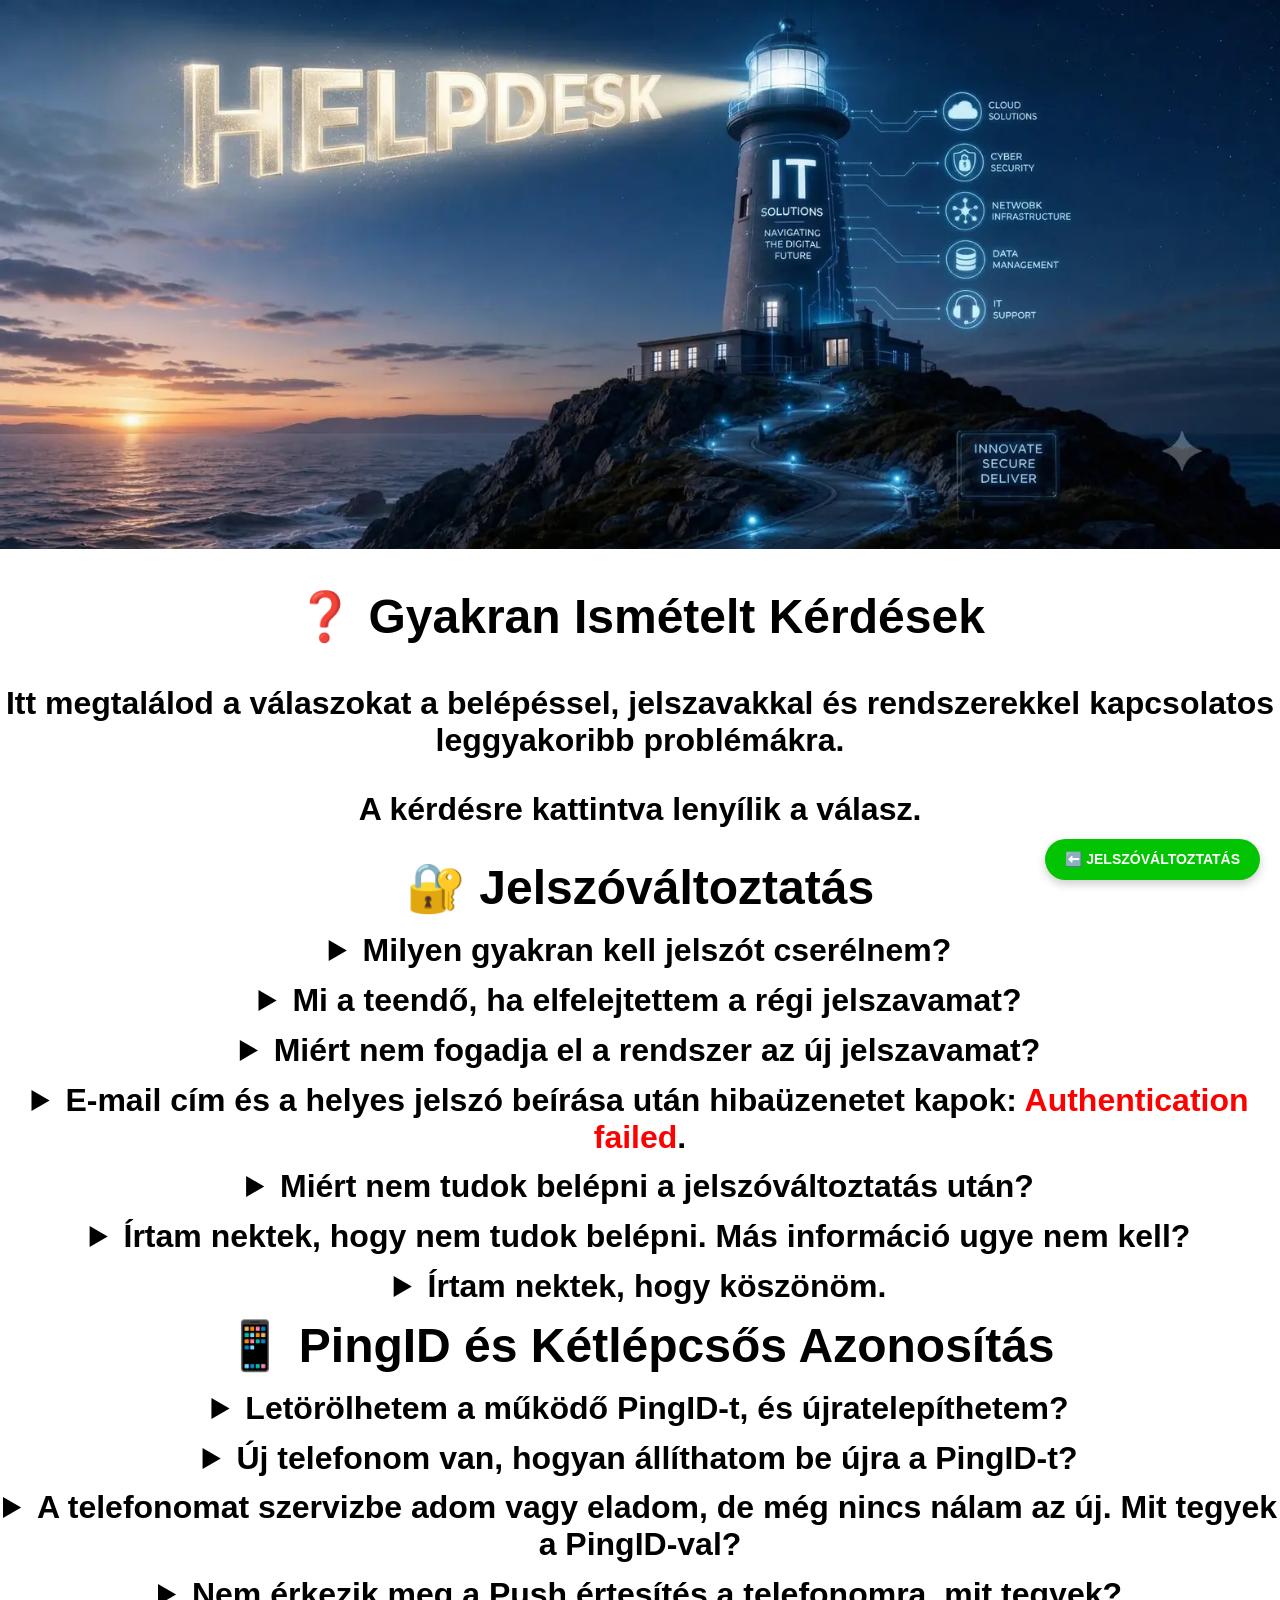
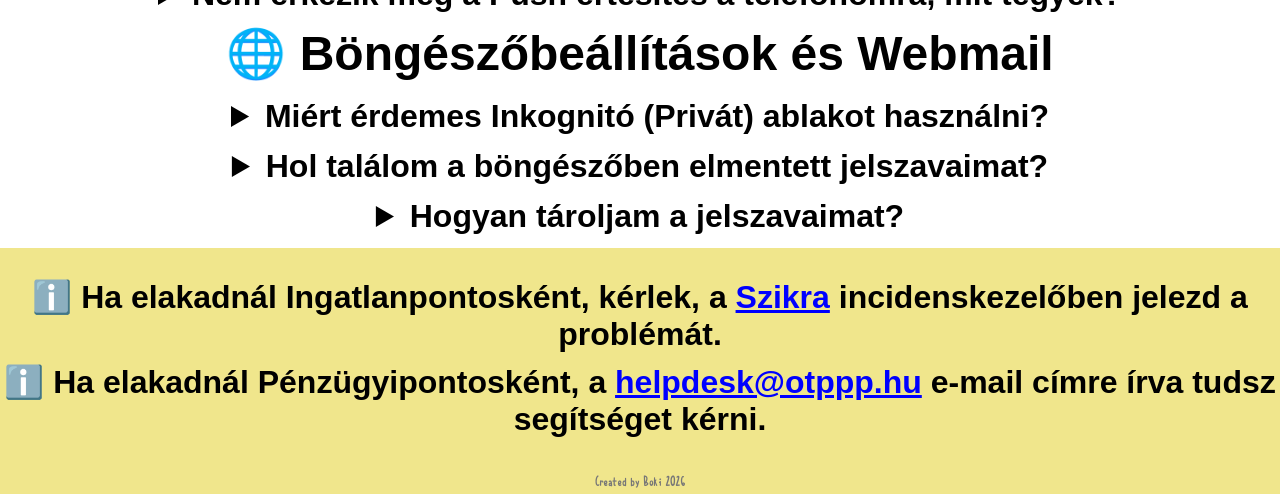
==== faq.html @ 5a787b57 "helyesírási hibák javítása" ====
<!doctype html>
<html lang="hu">
    <head>
        <title>HELPDESK</title>
        <meta charset="utf-8">
        <meta name="robots" content="noindex, nofollow">
        <meta name="viewport" content="width=device-width, initial-scale=1">
        <meta name="theme-color" content="#0f172a">
        <meta name="referrer" content="no-referrer">
        <link href="./img/favicon.ico" type="image/x-icon" rel="shortcut icon">
        <link href="helpdesk.css" rel="stylesheet">
    </head>
    <body>
        <header>
            <img src="./img/1.webp" alt="HELPDESK" class="header-img"> 
        </header>

        <main>
            <!-- <div class="nav-back">
                <a href="index.html">⬅️ Vissza a jelszóváltoztatáshoz</a>
            </div> -->

            <h2>❓ Gyakran Ismételt Kérdések</h2>
            <p>Itt megtalálod a válaszokat a belépéssel, jelszavakkal és rendszerekkel kapcsolatos leggyakoribb problémákra.</p>
            <p>A kérdésre kattintva lenyílik a válasz.</p>

            <!-- 1. KATEGÓRIA: Jelszóváltás & Fiók -->
            <section class="faq-category">
                <h2>🔐 Jelszóváltoztatás</h2>

                <details>
                    <summary>Milyen gyakran kell jelszót cserélnem?</summary>
                    <p>A jelszót a vállalati biztonsági szabályzat alapján 90 naponta kötelező frissíteni. <br> Lejárat előtt e-mailben is kapsz értesítést, ahol a <span style="color: blue;">"Ping Federate – OTP jelszó csere"</span> linket kell választanod.</p>
                </details>

                <details>
                    <summary>Mi a teendő, ha elfelejtettem a régi jelszavamat?</summary>
                    <p>Ha a meglévő jelszavadat nem tudod:<br>
                    🏘️ Ingatlanpontosként: kérlek, nyiss egy jegyet a Szikra rendszeren keresztül, vagy jelezd az irodavezetőnek, aki felad egy Szikra-jegyet, vagy ha nem tudsz a Szikrába belépni, írj az <a href="mailto:otpipit@otpip.hu">otpipit@otpip.hu</a> e-mail címre.<br>
                    💵 Pénzügyipontosként: írj a <a href="mailto:helpdesk@otppp.hu">helpdesk@otppp.hu</a> e-mail címre.</p>
                </details>

                <details>
                    <summary>Miért nem fogadja el a rendszer az új jelszavamat?</summary>
                    <p>Győződj meg róla, hogy a jelszó legalább 16 karakteres, tartalmaz kis- és nagybetűt, számot, valamint speciális karaktert. Fontos: ékezetes betűk, a neved vagy az „OTP” szórészlet nem szerepelhet benne!</p>
                    <p>Ha a <span style="color: red;">The password you entered does not meet policy restrictions. Please try again.</span> hibaüzenetet kapod, akkor az új jelszavad nem felelt meg a fenti követelményeknek.</p>
                </details>

                <details>
                    <summary>E-mail cím és a helyes jelszó beírása után hibaüzenetet kapok: <span style="color: red;">Authentication failed</span>.</summary>
                    <p>A PingID nem működik. Ennek több oka is lehet:</p>
                    <p>A telefonon azt írja, hogy <span style="color: red;">TILTOTT</span>: Ez azt jelenti, hogy a telefonodon futó operációs rendszer nem engedélyezi a PingID használatát, mert túl régi. Készüléket kell cserélni.</p>
                    <p>A telefon még nincs regisztrálva a PingID rendszerben: ebben az esetben nem a megfelelő weboldalon próbálsz jelszót változtatni. Kérlek, itt változtass jelszót:</p>
                    <div>
                        <button onclick="navigal2()">Jelszóváltoztatás PingID nélkül, azonosító megadásával</button>
                    </div>
                </details>

                <details>
                    <summary>Miért nem tudok belépni a jelszóváltoztatás után?</summary>
                    <p>Ha a jelszóváltoztatás után nem tudsz belépni: 30 perccel az utolsó próbálkozás után nyiss egy inkognitó (privát) böngészőablakot, majd abba az alábbi linket beillesztve próbálj belépni:</p>
                    <p class="mail">https://mail.otp.group/owa</p>
                    <p>Amennyiben régen léptél be (több mint 60 napja), akkor bár engedi a rendszer a jelszóváltoztatást, mégsem fogsz tudni belépni, mert a fiókod lejárt. Ebben az esetben csak jelszóvisszaállítás után fogsz tudni belépni. Jelezd felénk, visszaállíttatjuk a bankkal, és küldjük az új adatokat.</p>
                </details>

                <details>
                    <summary>Írtam nektek, hogy nem tudok belépni. Más információ ugye nem kell?</summary>
                    <p>De igen, szükségünk van rá! Ez az információ kevés számunkra, mert körülbelül 20-féle hiba létezik, és mindegyik esetben másképpen járunk el. Szükségünk van arra, hogy hova, mivel próbáltál meg belépni, és milyen hibaüzenet érkezett, valamint arra, hogy van-e PingID-d, és azzal történt-e valami (pl. letöröltem és újratelepítettem, új telefonom van és a régit már eladtam stb.). Ha csak annyit írsz, hogy „Nem enged be”, „Nem sikerült” vagy „Nem jó”, akkor vissza fogunk kérdezni. Ezeket a felesleges köröket kerüljük el a hatékonyabb hibajavítás érdekében!</p>
                </details>

                <details>
                    <summary>Írtam nektek, hogy köszönöm.</summary>
                    <p>Nagyon kedves tőled, de önmagában nem igényeljük a köszönőüzeneteket, mert így nincs információtartalma. Ha visszajelzéssel kötöd össze (pl.: „Köszönöm, sikerült belépni!”), az már segítség számunkra. Sok üzenetet kapunk, és a „Köszönöm.” önmagában csak növeli a feldolgozandó levelek számát.</p>
                </details>
            </section>

            <!-- 2. KATEGÓRIA: PingID / Kétlépcsős azonosítás -->
            <section class="faq-category">
                <h2>📱 PingID és Kétlépcsős Azonosítás</h2>
                
                <details>
                    <summary>Letörölhetem a működő PingID-t, és újratelepíthetem?</summary>
                    <p>Nem! Amint letörlöd a PingID-t, tönkremegy a regisztráció. Utána hiába telepíted újra, nem fog működni. Vagy a párosítás megszüntetése után törölheted le, vagy az „Eszköz módosítása” opcióval másik készülékre költöztetheted.</p>
                </details>

                <details>
                    <summary>Új telefonom van, hogyan állíthatom be újra a PingID-t?</summary>
                    <p>A régi készüléken lépj be a PingID-ba, válaszd az „Eszköz módosítása” menüpontot. A lépéseket követve megkapod a QR-kódot, amelyet az új készüléken lévő PingID-val beolvasva a regisztrációd átköltözik.</p>
                </details>

                <details>
                    <summary>A telefonomat szervizbe adom vagy eladom, de még nincs nálam az új. Mit tegyek a PingID-val?</summary>
                    <p>A készüléken lépj be a PingID-ba, a bal felső menüben válaszd a „Párosítás megszüntetése” menüpontot. A lépéseket követve megszűnik a regisztráció. Amint megvan az új (vagy alaphelyzetbe állított) készülék, töltsd le rá a PingID appot, majd lépj be a levelezésbe, és az ott megjelenő QR-kódot a PingID-val beolvasva tudod regisztrálni az eszközt. Fontos: képernyőzárnak lennie kell a készüléken!</p>
                </details>

                <details>
                    <summary>Nem érkezik meg a Push értesítés a telefonomra, mit tegyek?</summary>
                    <p>Ellenőrizd az internetkapcsolatot a telefonodon, és győződj meg róla, hogy a PingID app értesítései engedélyezve vannak. Ezt a PingID megnyitása után a bal felső menüben, a Beállítások menüpontban tudod ellenőrizni. Szükség esetén használd a belépéshez az applikációban generált egyszeri kódot (Passcode).</p>
                    <p>Előfordulhat, hogy csak akkor jelenik meg az értesítés, ha előre megnyitod a PingID-t a telefonon, és csak utána lépsz be a levelezésbe.</p>
                </details>
            </section>

            <!-- 3. KATEGÓRIA: Böngészők és Elérések -->
            <section class="faq-category">
                <h2>🌐 Böngészőbeállítások és Webmail</h2>

                <details>
                    <summary>Miért érdemes Inkognitó (Privát) ablakot használni?</summary>
                    <p>Az Inkognitó ablak figyelmen kívül hagyja a böngészőben korábban elmentett hibás jelszavakat és munkamenet-adatokat (sütiket), így elkerülhetők a belépési hurokhibák.</p>
                </details>

                <details>
                    <summary>Hol találom a böngészőben elmentett jelszavaimat?</summary>
                    <p>Chrome esetén másold ezt a címsorba: <code>chrome://password-manager/passwords</code><br>Edge esetén használd ezt: <code>edge://settings/autofill/passwords</code></p>
                </details>

                <details>
                    <summary>Hogyan tároljam a jelszavaimat?</summary>
                    <p>A böngészőben kényelmes tárolni a jelszavakat, de fennáll a veszélye, hogy egy sikertelen jelszóváltoztatás után felülíródik, és így elveszik az aktuális jelszó. Egy egyszerű és bevált megoldás, ha a számítógép asztalán készítesz egy jegyzetet, amiben tárolod a jelszavakat. Jelszóváltoztatás előtt beírod a leendő 16 karakteres jelszavadat az aktuális jelszó alá, elmented, és a változtatáskor innen kimásolva és a felületre beillesztve biztosan a feljegyzett jelszóra módosítod a jelenlegit. Így megmarad akkor is, ha a böngészőben felülíródna, valamint látod az előző jelszavakat is, hogy olyan újat adj meg, ami nem egyezik az utolsó 5 jelszó egyikével sem.</p>
                </details>
            </section>

            <!-- <div class="nav-back">
                <a href="index.html">⬅️ Vissza a jelszóváltoztatáshoz</a>
            </div> -->

        </main>

        <aside>
            <p>ℹ️ Ha elakadnál Ingatlanpontosként, kérlek, a <a href="https://szikra.otpip.hu/ikr-web/ikr/createincident?execution=e3s1" target="_blank">Szikra</a> incidenskezelőben jelezd a problémát.</p>
            <p>ℹ️ Ha elakadnál Pénzügyipontosként, a <a href="mailto:helpdesk@otppp.hu">helpdesk@otppp.hu</a> e-mail címre írva tudsz segítséget kérni.</p>
        </aside>

        <footer>
            <p class="boki">Created by Boki 2026</p>
        </footer>

        <a href="index.html" class="floating-faq-button">
            ⬅️ JELSZÓVÁLTOZTATÁS
        </a>
    </body>
</html>
---- helpdesk.css ----
@font-face {
    font-family: 'Yuyu';
    font-style: normal;
    font-weight: 400;
    src: url('./fonts/Yuyu-Regular.ttf') format('truetype');
    font-display: swap;
}

/* Lebegő GYIK gomb (Asztali / Laptop) */
.floating-faq-button {
  position: fixed;
  bottom: 20px;
  right: 20px;
  z-index: 99999;
  
  background-color: hsl(120, 97%, 39%);
  color: #ffffff; /* Biztosítja a fehér betűszínt */
  padding: 12px 20px;
  border-radius: 30px;
  text-decoration: none;
  font-family: Arial, sans-serif;
  font-size: 14px; /* Felülírja a body 2rem méretét */
  font-weight: bold;
  line-height: 1.2;
  box-shadow: 0px 4px 10px rgba(0, 0, 0, 0.2);
  transition: all 0.3s ease;
  
  max-width: calc(100% - 40px);
  text-align: center;
  box-sizing: border-box;
}

.floating-faq-button:hover {
  background-color: #0056b3;
  transform: translateY(-2px);
  box-shadow: 0px 6px 14px rgba(0, 0, 0, 0.3);
}

body {
    font-family: Arial, sans-serif;
    background-color: white;
    margin: 0;
    padding: 0;
    text-align: center;
    font-size: 2rem;
    font-weight: bold;
    max-width: 100vw;
    overflow-x: hidden;
    box-sizing: border-box;
}

header {
    background-size: cover;
    background-repeat: NO-REPEAT;
    background-position: center;
    width: 100%;
    height: auto;
    color: gray;
    text-shadow: #777777 10px 10px 8px;
}

.header-img {
    width: 100%;
    height: auto;
    max-width: 100%;
    display: block;
}

main {
    padding: 1px;
    margin: 0;
}

button {
    background-color: white;
    color: hsl(120, 97%, 39%);
    border: 2px solid #767676;
    border-radius: 8px;
    padding: 5px 10px;
    font-family: Arial, sans-serif;
    font-size: 2rem;
    font-weight: bold;
    cursor: pointer;
    box-shadow: 0 4px 6px rgba(0, 0, 0, 0.1);
    transition: all 0.2s ease;
    margin: 10px 0;
}

button:hover {
    background-color: white;
    box-shadow: 0 6px 8px rgba(0, 0, 0, 0.15);
}

button:active {
    background-color: #cbdc9b;
    box-shadow: 0 2px 4px rgba(0, 0, 0, 0.1);
    transform: translateY(2px) scale(0.98);
}

.szikra {
    color: rgb(101, 211, 255);
    font-weight: bold;
}

.chrome {
    color: orangered;
    font-weight: bold;
    word-break: break-all;
    overflow-wrap: break-word;
}

.mail {
    color: blue;
    font-weight: bold;
}

.edge {
    color: blue;
    font-weight: bold;
    word-break: break-all;
    overflow-wrap: break-word;
}

aside {
    background-color: khaki;
    padding: 20px 0;
    margin: 0;
}

aside p {
    margin: 10px 0;
}

footer {
    background-color: khaki;
    color: #777777;
    text-align: center;
    font-family: "Yuyu", sans-serif;
    padding: 5px 0;
    margin: 0;
}

.boki {
    font-size: 0.875rem;
    margin: 0;
}

a {
    color: blue;
}

/* Mobil és tablet beállítások (768px alatt) */
@media (max-width: 768px) {
  * {
    max-width: 100%;
    box-sizing: border-box;
  }
  
  header {
    max-width: 100%;
  }
  
  main {
    font-size: 14px;
    flex-direction: column;
    overflow-x: hidden;
    width: 100%;   
  }
  
  button {
    font-size: 0.85rem;
  }
  
  aside {
    font-size: 0.5rem;
    padding: 2px 2px;
  }

  .floating-faq-button {
    bottom: calc(15px + env(safe-area-inset-bottom)); 
    right: 15px;
    padding: 10px 14px;
    font-size: 12px !important;
  }  
}

/* --- Letisztult GYIK Stílusok --- */

.faq-category h2 {
    margin-top: 10px;
    margin-bottom: 1rem;
}

details {
    margin-bottom: 0.8rem;
}

summary {
    font-weight: bold;
    cursor: pointer;
}

details p {
    margin-top: 0.4rem;
    margin-bottom: 0.5rem;
    padding-left: 1rem;
}

.error-text {
    color: #ff4d4d;
    font-weight: bold;
}
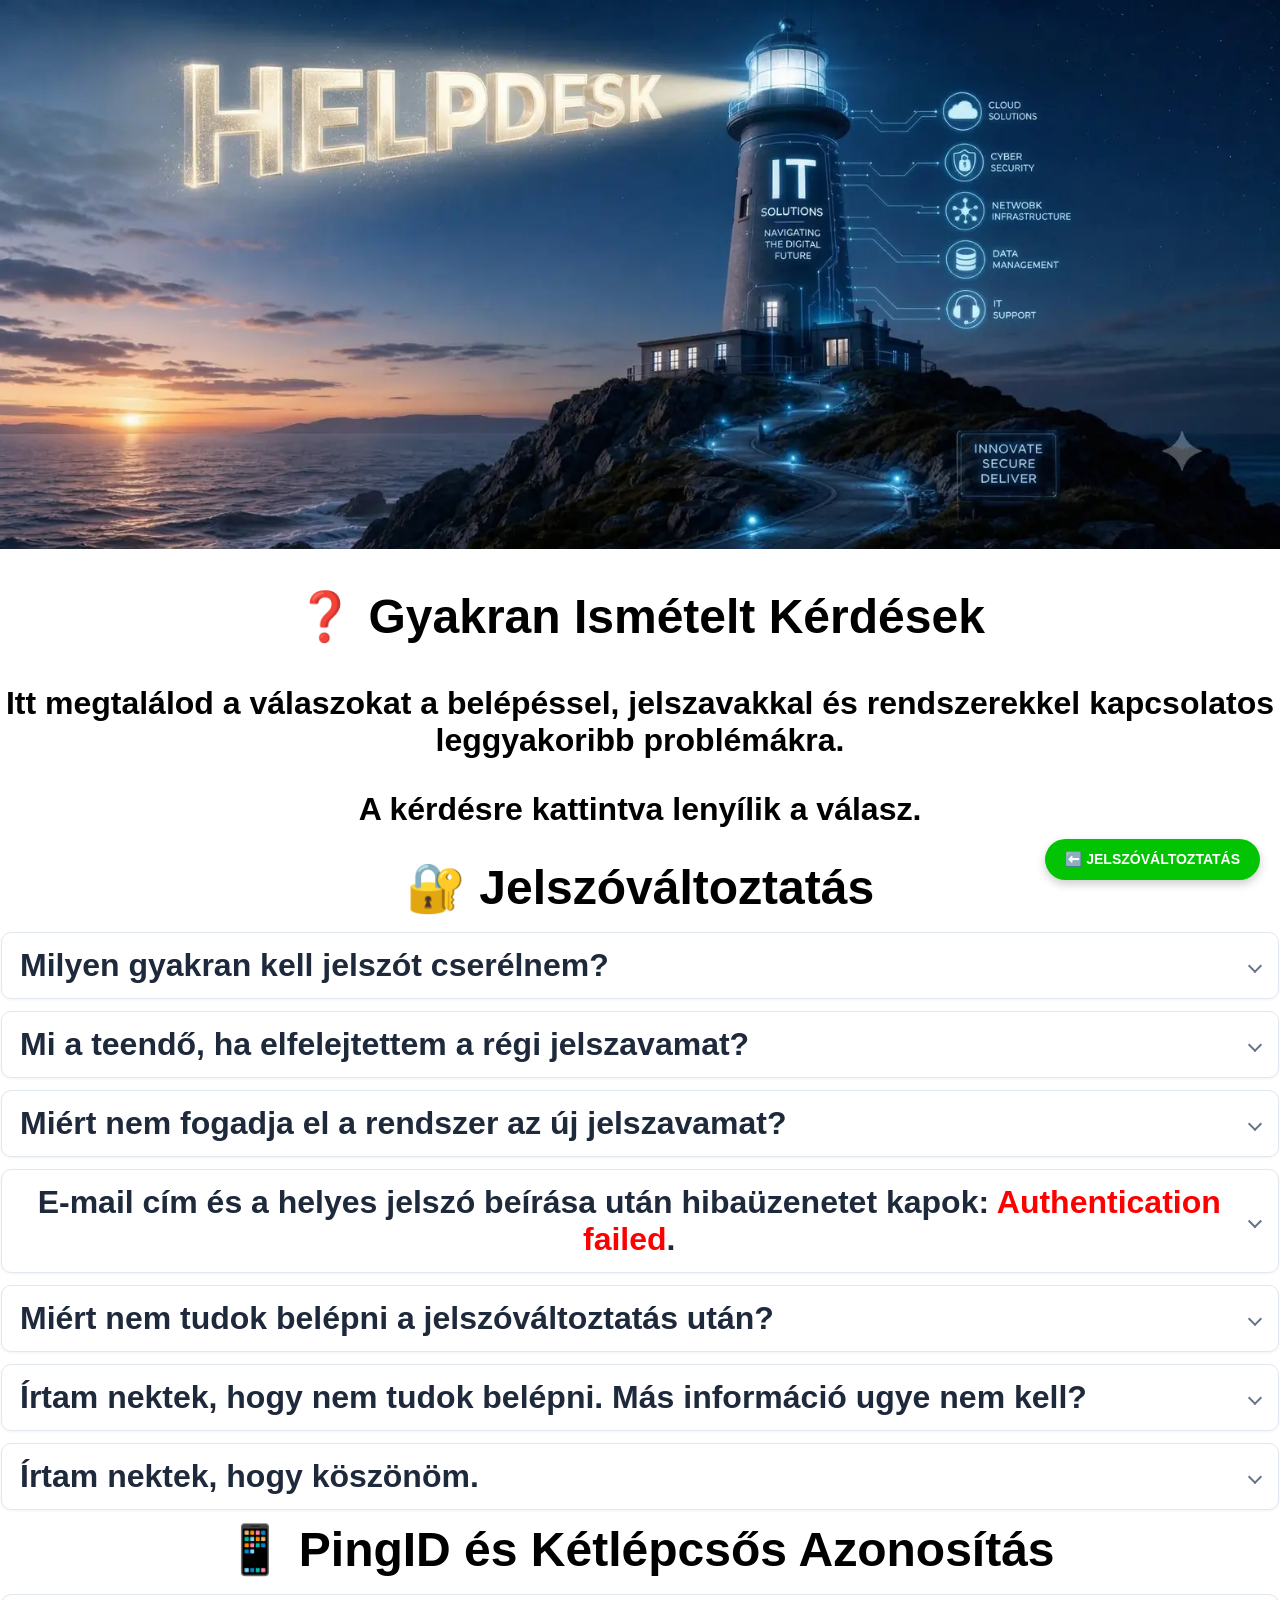
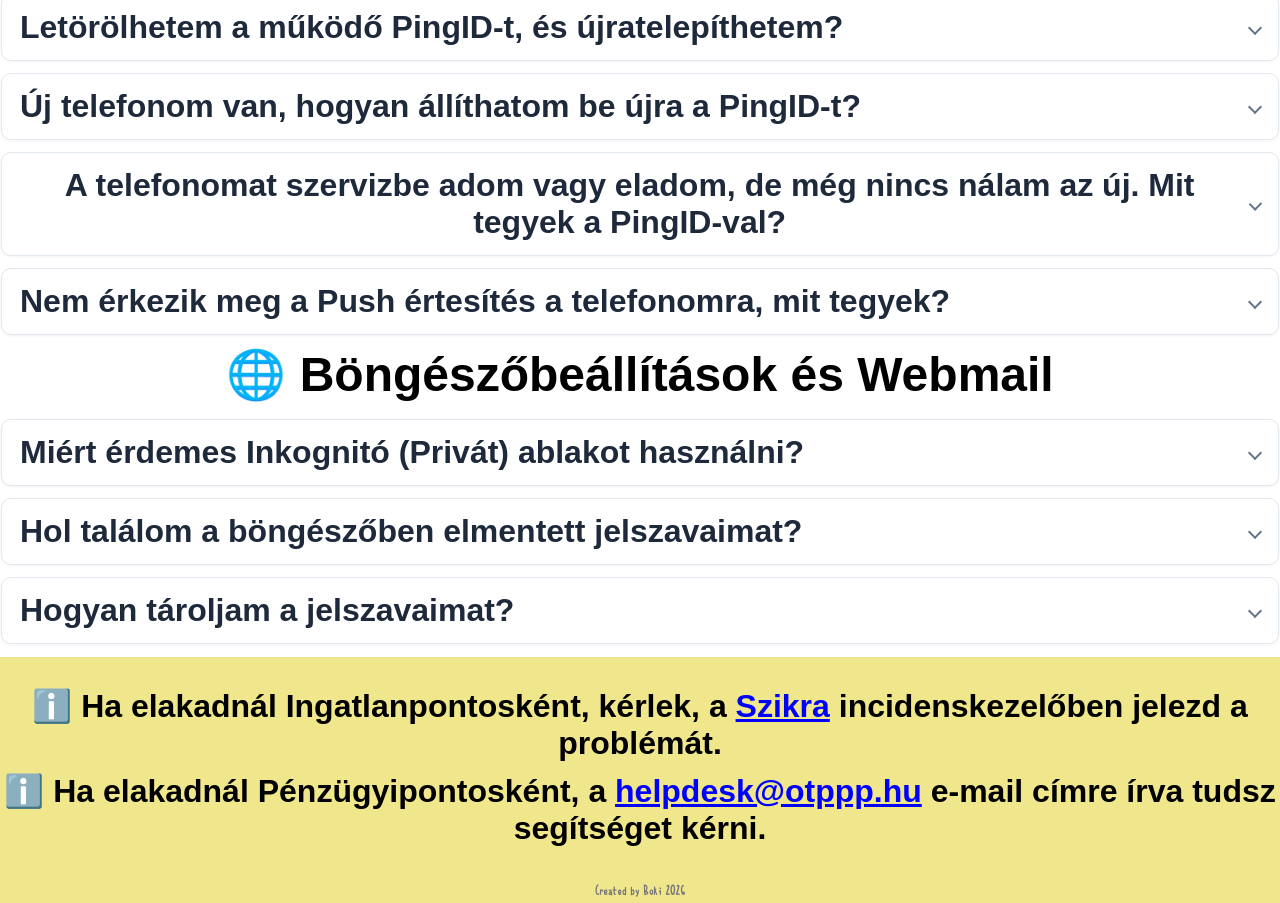
==== commit 6752f687: "Desing a Helpdesk FAQ Page with Interactive Elements" ====
--- a/faq.html
+++ b/faq.html
@@ -47,7 +47,7 @@
                 </details>
 
                 <details>
-                    <summary>E-mail cím és a helyes jelszó beírása után hibaüzenetet kapok: <span style="color: red;">Authentication failed</span>.</summary>
+                    <summary><span>E-mail cím és a helyes jelszó beírása után hibaüzenetet kapok: <span style="color: red;">Authentication failed</span>.</span></summary>
                     <p>A PingID nem működik. Ennek több oka is lehet:</p>
                     <p>A telefonon azt írja, hogy <span style="color: red;">TILTOTT</span>: Ez azt jelenti, hogy a telefonodon futó operációs rendszer nem engedélyezi a PingID használatát, mert túl régi. Készüléket kell cserélni.</p>
                     <p>A telefon még nincs regisztrálva a PingID rendszerben: ebben az esetben nem a megfelelő weboldalon próbálsz jelszót változtatni. Kérlek, itt változtass jelszót:</p>
@@ -138,5 +138,6 @@
         <a href="index.html" class="floating-faq-button">
             ⬅️ JELSZÓVÁLTOZTATÁS
         </a>
+
     </body>
 </html>
--- a/helpdesk.css
+++ b/helpdesk.css
@@ -209,4 +209,91 @@
 .error-text {
     color: #ff4d4d;
     font-weight: bold;
+}
+/* Alapvető kártya formázás a kérdéseknek */
+details {
+  background-color: #ffffff;
+  border: 1px solid #e2e8f0;
+  border-radius: 10px;
+  margin-bottom: 12px;
+  padding: 14px 18px;
+  transition: all 0.25s ease-in-out;
+  box-shadow: 0 1px 3px rgba(0, 0, 0, 0.05);
+}
+
+/* Egér fölé vitelekor (Hover állapt) */
+details:hover {
+  border-color: #55AD20;
+}
+
+/* 🎯 LENYITOTT ÁLLAPOT KIEMELÉSE */
+details[open] {
+  background-color: #f1f6fa; /* Finom szürke/kék árnyalatú háttér */
+  border-color: #55AD20);     /* Színes, figyelemfelkeltő szegély */
+  box-shadow: 0 8px 20px -4px rgba(59, 130, 246, 0.15); /* Modern, lebegő árnyék */
+  transform: translateY(-2px); /* Enyhe kiemelkedés térben */
+}
+
+/* A fejlécrész (kérdés) formázása */
+summary {
+  font-weight: 600;
+  color: #1e293b;
+  cursor: pointer;
+  list-style: none; /* Gyári nyíl elrejtése Chrome/Safari esetén */
+  display: flex;
+  justify-content: space-between;
+  align-items: center;
+  user-select: none;
+}
+
+/* Gyári nyíl elrejtése Firefox esetén */
+summary::-webkit-details-marker {
+  display: none;
+}
+
+/* Saját modern, forgó nyíl ikon hozzáadása */
+summary::after {
+  content: "";
+  width: 8px;
+  height: 8px;
+  border-right: 2px solid #64748b;
+  border-bottom: 2px solid #64748b;
+  transform: rotate(45deg);
+  transition: transform 0.25s ease;
+  margin-left: 12px;
+}
+
+/* Nyíl elforgatása lenyitáskor */
+details[open] summary::after {
+  transform: rotate(-135deg);
+  border-color: #55AD20;
+}
+
+/* Kiemelés a lenyitott kérdés címének */
+details[open] summary {
+  color: #ff5b5b;
+  margin-bottom: 12px;
+}
+
+/* A válasz szövegének formázása és finom megjelenítése */
+details p {
+  margin: 0;
+  color: #55AD20;
+  line-height: 1.6;
+  font-size: 2rem;
+  border-top: 1px solid #e2e8f0;
+  padding-top: 12px;
+  animation: fadeIn 0.3s ease-in-out;
+}
+
+/* Finom áttűnés animáció a válasznak */
+@keyframes fadeIn {
+  from {
+    opacity: 0;
+    transform: translateY(-4px);
+  }
+  to {
+    opacity: 1;
+    transform: translateY(0);
+  }
 }
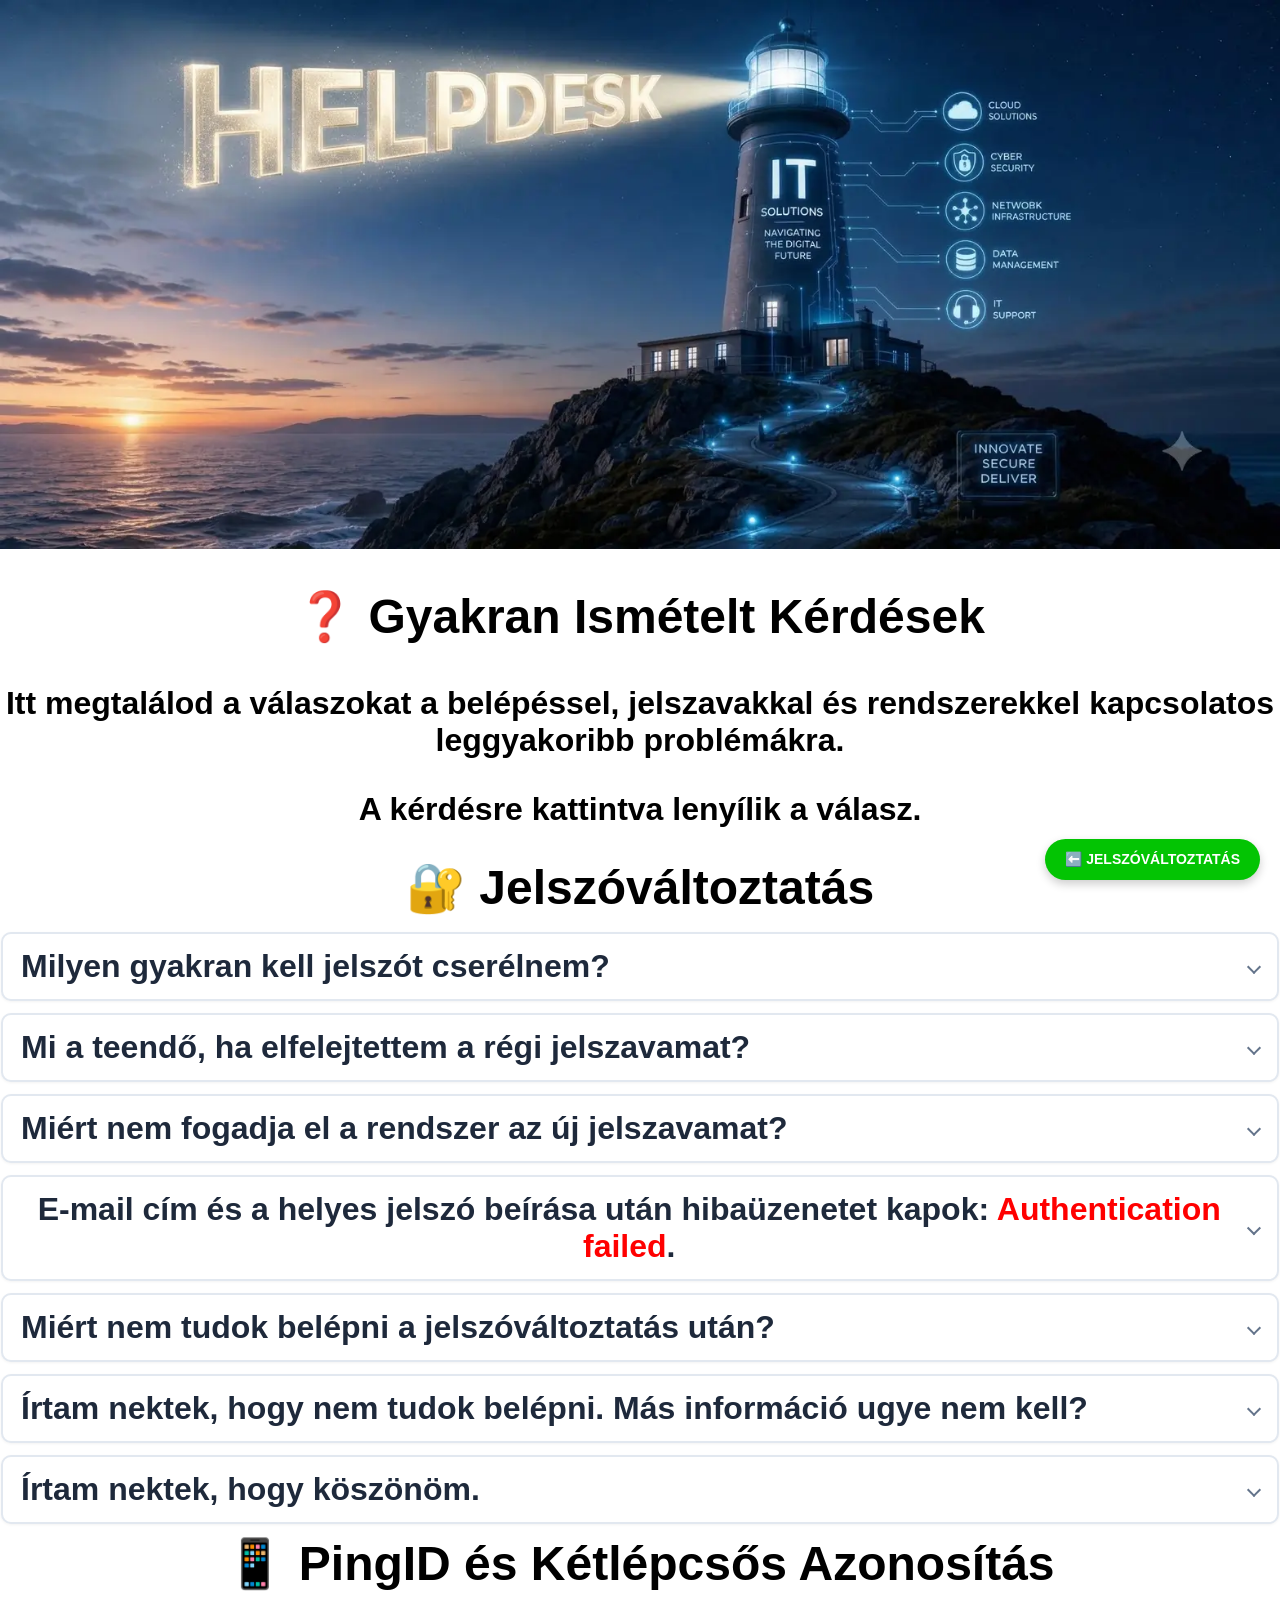
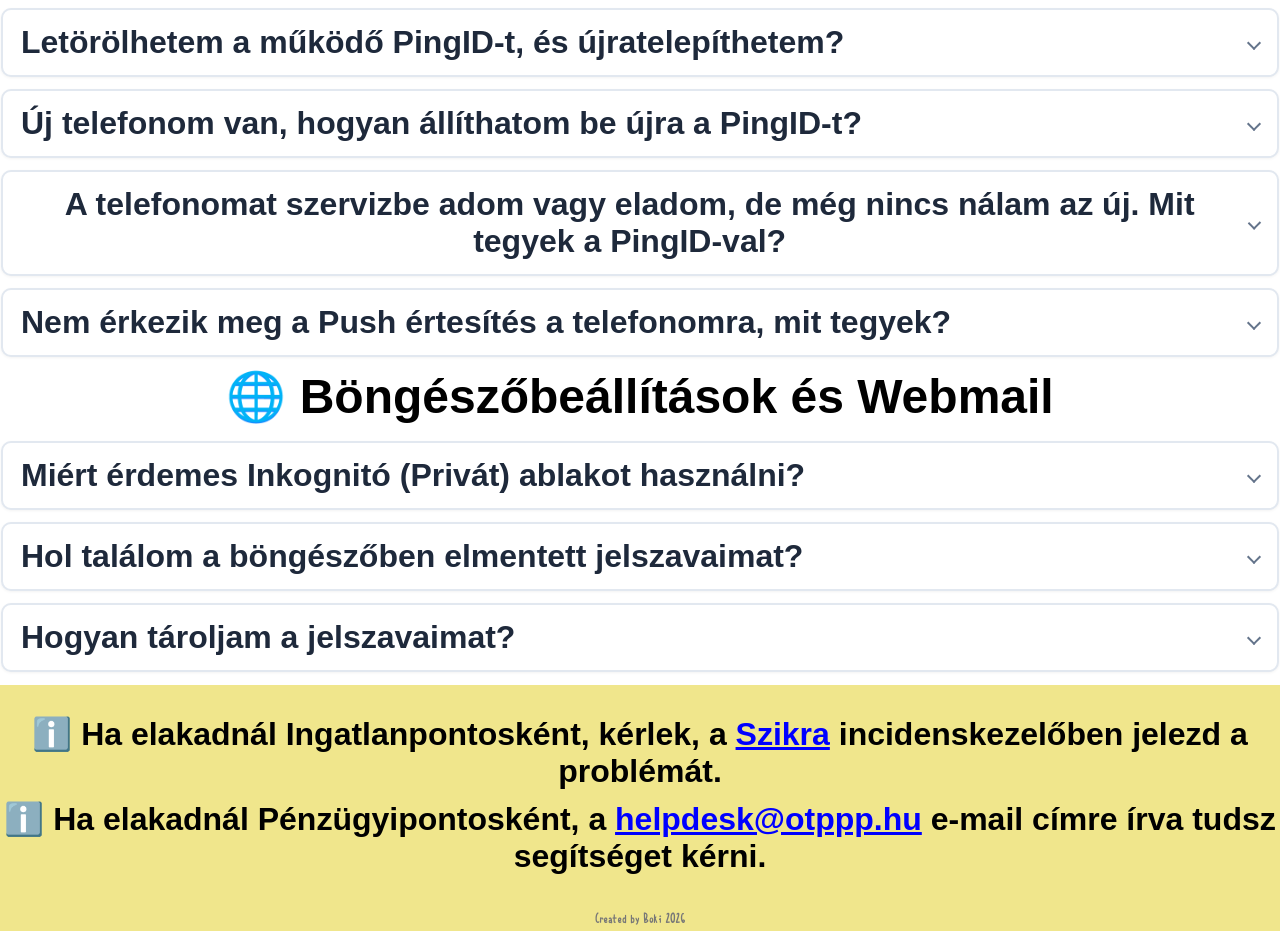
==== commit 3fe1a938: "Design & CSS mobile" ====
--- a/faq.html
+++ b/faq.html
@@ -28,25 +28,25 @@
             <section class="faq-category">
                 <h2>🔐 Jelszóváltoztatás</h2>
 
-                <details>
+                <details name="gyik">
                     <summary>Milyen gyakran kell jelszót cserélnem?</summary>
                     <p>A jelszót a vállalati biztonsági szabályzat alapján 90 naponta kötelező frissíteni. <br> Lejárat előtt e-mailben is kapsz értesítést, ahol a <span style="color: blue;">"Ping Federate – OTP jelszó csere"</span> linket kell választanod.</p>
                 </details>
 
-                <details>
+                <details name="gyik">
                     <summary>Mi a teendő, ha elfelejtettem a régi jelszavamat?</summary>
                     <p>Ha a meglévő jelszavadat nem tudod:<br>
                     🏘️ Ingatlanpontosként: kérlek, nyiss egy jegyet a Szikra rendszeren keresztül, vagy jelezd az irodavezetőnek, aki felad egy Szikra-jegyet, vagy ha nem tudsz a Szikrába belépni, írj az <a href="mailto:otpipit@otpip.hu">otpipit@otpip.hu</a> e-mail címre.<br>
                     💵 Pénzügyipontosként: írj a <a href="mailto:helpdesk@otppp.hu">helpdesk@otppp.hu</a> e-mail címre.</p>
                 </details>
 
-                <details>
+                <details name="gyik">
                     <summary>Miért nem fogadja el a rendszer az új jelszavamat?</summary>
                     <p>Győződj meg róla, hogy a jelszó legalább 16 karakteres, tartalmaz kis- és nagybetűt, számot, valamint speciális karaktert. Fontos: ékezetes betűk, a neved vagy az „OTP” szórészlet nem szerepelhet benne!</p>
                     <p>Ha a <span style="color: red;">The password you entered does not meet policy restrictions. Please try again.</span> hibaüzenetet kapod, akkor az új jelszavad nem felelt meg a fenti követelményeknek.</p>
                 </details>
 
-                <details>
+                <details name="gyik">
                     <summary><span>E-mail cím és a helyes jelszó beírása után hibaüzenetet kapok: <span style="color: red;">Authentication failed</span>.</span></summary>
                     <p>A PingID nem működik. Ennek több oka is lehet:</p>
                     <p>A telefonon azt írja, hogy <span style="color: red;">TILTOTT</span>: Ez azt jelenti, hogy a telefonodon futó operációs rendszer nem engedélyezi a PingID használatát, mert túl régi. Készüléket kell cserélni.</p>
@@ -56,19 +56,19 @@
                     </div>
                 </details>
 
-                <details>
+                <details name="gyik">
                     <summary>Miért nem tudok belépni a jelszóváltoztatás után?</summary>
                     <p>Ha a jelszóváltoztatás után nem tudsz belépni: 30 perccel az utolsó próbálkozás után nyiss egy inkognitó (privát) böngészőablakot, majd abba az alábbi linket beillesztve próbálj belépni:</p>
                     <p class="mail">https://mail.otp.group/owa</p>
                     <p>Amennyiben régen léptél be (több mint 60 napja), akkor bár engedi a rendszer a jelszóváltoztatást, mégsem fogsz tudni belépni, mert a fiókod lejárt. Ebben az esetben csak jelszóvisszaállítás után fogsz tudni belépni. Jelezd felénk, visszaállíttatjuk a bankkal, és küldjük az új adatokat.</p>
                 </details>
 
-                <details>
+                <details name="gyik">
                     <summary>Írtam nektek, hogy nem tudok belépni. Más információ ugye nem kell?</summary>
                     <p>De igen, szükségünk van rá! Ez az információ kevés számunkra, mert körülbelül 20-féle hiba létezik, és mindegyik esetben másképpen járunk el. Szükségünk van arra, hogy hova, mivel próbáltál meg belépni, és milyen hibaüzenet érkezett, valamint arra, hogy van-e PingID-d, és azzal történt-e valami (pl. letöröltem és újratelepítettem, új telefonom van és a régit már eladtam stb.). Ha csak annyit írsz, hogy „Nem enged be”, „Nem sikerült” vagy „Nem jó”, akkor vissza fogunk kérdezni. Ezeket a felesleges köröket kerüljük el a hatékonyabb hibajavítás érdekében!</p>
                 </details>
 
-                <details>
+                <details name="gyik">
                     <summary>Írtam nektek, hogy köszönöm.</summary>
                     <p>Nagyon kedves tőled, de önmagában nem igényeljük a köszönőüzeneteket, mert így nincs információtartalma. Ha visszajelzéssel kötöd össze (pl.: „Köszönöm, sikerült belépni!”), az már segítség számunkra. Sok üzenetet kapunk, és a „Köszönöm.” önmagában csak növeli a feldolgozandó levelek számát.</p>
                 </details>
@@ -78,22 +78,22 @@
             <section class="faq-category">
                 <h2>📱 PingID és Kétlépcsős Azonosítás</h2>
                 
-                <details>
+                <details name="gyik">
                     <summary>Letörölhetem a működő PingID-t, és újratelepíthetem?</summary>
                     <p>Nem! Amint letörlöd a PingID-t, tönkremegy a regisztráció. Utána hiába telepíted újra, nem fog működni. Vagy a párosítás megszüntetése után törölheted le, vagy az „Eszköz módosítása” opcióval másik készülékre költöztetheted.</p>
                 </details>
 
-                <details>
+                <details name="gyik">
                     <summary>Új telefonom van, hogyan állíthatom be újra a PingID-t?</summary>
                     <p>A régi készüléken lépj be a PingID-ba, válaszd az „Eszköz módosítása” menüpontot. A lépéseket követve megkapod a QR-kódot, amelyet az új készüléken lévő PingID-val beolvasva a regisztrációd átköltözik.</p>
                 </details>
 
-                <details>
+                <details name="gyik">
                     <summary>A telefonomat szervizbe adom vagy eladom, de még nincs nálam az új. Mit tegyek a PingID-val?</summary>
                     <p>A készüléken lépj be a PingID-ba, a bal felső menüben válaszd a „Párosítás megszüntetése” menüpontot. A lépéseket követve megszűnik a regisztráció. Amint megvan az új (vagy alaphelyzetbe állított) készülék, töltsd le rá a PingID appot, majd lépj be a levelezésbe, és az ott megjelenő QR-kódot a PingID-val beolvasva tudod regisztrálni az eszközt. Fontos: képernyőzárnak lennie kell a készüléken!</p>
                 </details>
 
-                <details>
+                <details name="gyik">
                     <summary>Nem érkezik meg a Push értesítés a telefonomra, mit tegyek?</summary>
                     <p>Ellenőrizd az internetkapcsolatot a telefonodon, és győződj meg róla, hogy a PingID app értesítései engedélyezve vannak. Ezt a PingID megnyitása után a bal felső menüben, a Beállítások menüpontban tudod ellenőrizni. Szükség esetén használd a belépéshez az applikációban generált egyszeri kódot (Passcode).</p>
                     <p>Előfordulhat, hogy csak akkor jelenik meg az értesítés, ha előre megnyitod a PingID-t a telefonon, és csak utána lépsz be a levelezésbe.</p>
@@ -104,17 +104,17 @@
             <section class="faq-category">
                 <h2>🌐 Böngészőbeállítások és Webmail</h2>
 
-                <details>
+                <details name="gyik">
                     <summary>Miért érdemes Inkognitó (Privát) ablakot használni?</summary>
                     <p>Az Inkognitó ablak figyelmen kívül hagyja a böngészőben korábban elmentett hibás jelszavakat és munkamenet-adatokat (sütiket), így elkerülhetők a belépési hurokhibák.</p>
                 </details>
 
-                <details>
+                <details name="gyik">
                     <summary>Hol találom a böngészőben elmentett jelszavaimat?</summary>
                     <p>Chrome esetén másold ezt a címsorba: <code>chrome://password-manager/passwords</code><br>Edge esetén használd ezt: <code>edge://settings/autofill/passwords</code></p>
                 </details>
 
-                <details>
+                <details name="gyik">
                     <summary>Hogyan tároljam a jelszavaimat?</summary>
                     <p>A böngészőben kényelmes tárolni a jelszavakat, de fennáll a veszélye, hogy egy sikertelen jelszóváltoztatás után felülíródik, és így elveszik az aktuális jelszó. Egy egyszerű és bevált megoldás, ha a számítógép asztalán készítesz egy jegyzetet, amiben tárolod a jelszavakat. Jelszóváltoztatás előtt beírod a leendő 16 karakteres jelszavadat az aktuális jelszó alá, elmented, és a változtatáskor innen kimásolva és a felületre beillesztve biztosan a feljegyzett jelszóra módosítod a jelenlegit. Így megmarad akkor is, ha a böngészőben felülíródna, valamint látod az előző jelszavakat is, hogy olyan újat adj meg, ami nem egyezik az utolsó 5 jelszó egyikével sem.</p>
                 </details>
@@ -138,6 +138,23 @@
         <a href="index.html" class="floating-faq-button">
             ⬅️ JELSZÓVÁLTOZTATÁS
         </a>
+    <script>
+    // Kijelöljük az összes details elemet
+    const allDetails = document.querySelectorAll('details');
 
+     allDetails.forEach((targetDetail) => {
+         targetDetail.addEventListener('toggle', () => {
+         // Ha épp most nyitottunk ki egyet...
+        if (targetDetail.open) {
+        // ...akkor a többit bezárjuk
+        allDetails.forEach((detail) => {
+          if (detail !== targetDetail) {
+            detail.removeAttribute('open');
+            }
+            });
+            }
+        });
+    });
+    </script>
     </body>
 </html>
--- a/helpdesk.css
+++ b/helpdesk.css
@@ -149,41 +149,6 @@
     color: blue;
 }
 
-/* Mobil és tablet beállítások (768px alatt) */
-@media (max-width: 768px) {
-  * {
-    max-width: 100%;
-    box-sizing: border-box;
-  }
-  
-  header {
-    max-width: 100%;
-  }
-  
-  main {
-    font-size: 14px;
-    flex-direction: column;
-    overflow-x: hidden;
-    width: 100%;   
-  }
-  
-  button {
-    font-size: 0.85rem;
-  }
-  
-  aside {
-    font-size: 0.5rem;
-    padding: 2px 2px;
-  }
-
-  .floating-faq-button {
-    bottom: calc(15px + env(safe-area-inset-bottom)); 
-    right: 15px;
-    padding: 10px 14px;
-    font-size: 12px !important;
-  }  
-}
-
 /* --- Letisztult GYIK Stílusok --- */
 
 .faq-category h2 {
@@ -213,7 +178,7 @@
 /* Alapvető kártya formázás a kérdéseknek */
 details {
   background-color: #ffffff;
-  border: 1px solid #e2e8f0;
+  border: 2px solid #e2e8f0;
   border-radius: 10px;
   margin-bottom: 12px;
   padding: 14px 18px;
@@ -296,4 +261,53 @@
     opacity: 1;
     transform: translateY(0);
   }
+}
+
+/* Mobil és tablet beállítások (768px alatt) */
+@media (max-width: 768px) {
+  * {
+    max-width: 100%;
+    box-sizing: border-box;
+  }
+  
+  header {
+    max-width: 100%;
+  }
+  
+  main {
+    font-size: 14px;
+    flex-direction: column;
+    overflow-x: hidden;
+    width: 100%;   
+  }
+  
+  button {
+    font-size: 0.85rem;
+  }
+  
+  aside {
+    font-size: 0.5rem;
+    padding: 2px 2px;
+  }
+
+  .floating-faq-button {
+    bottom: calc(15px + env(safe-area-inset-bottom)); 
+    right: 15px;
+    padding: 10px 14px;
+    font-size: 12px !important;
+  }
+  details {
+  background-color: #ffffff;
+  border: 2px solid #e2e8f0;
+  border-radius: 10px;
+  margin-bottom: 12px;
+  padding: 10px 14px;
+  transition: all 0.25s ease-in-out;
+  box-shadow: 0 1px 3px rgba(0, 0, 0, 0.05);
+  text-align: left; 
+}
+details p {
+    text-align: left; /* A válasz szövege is legyen balra igazítva */
+    font-size: 14px;
+  }
 }
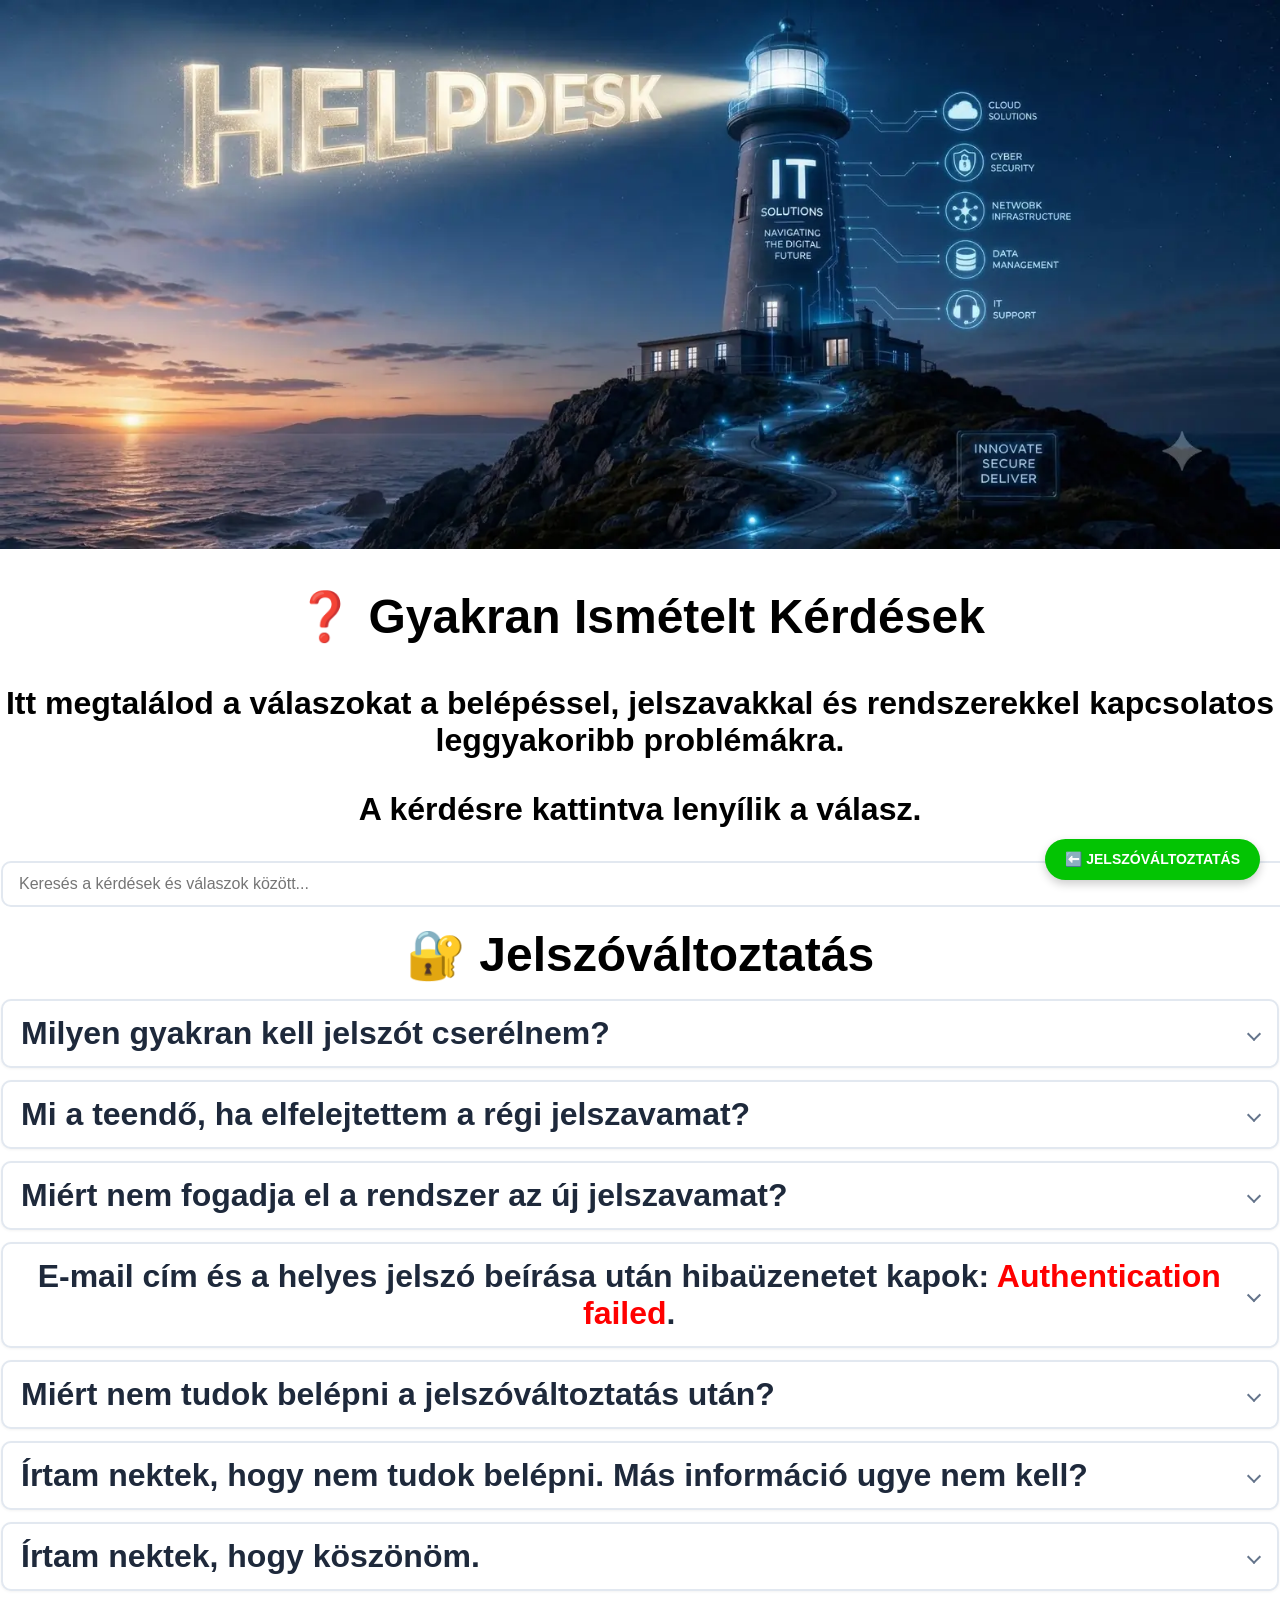
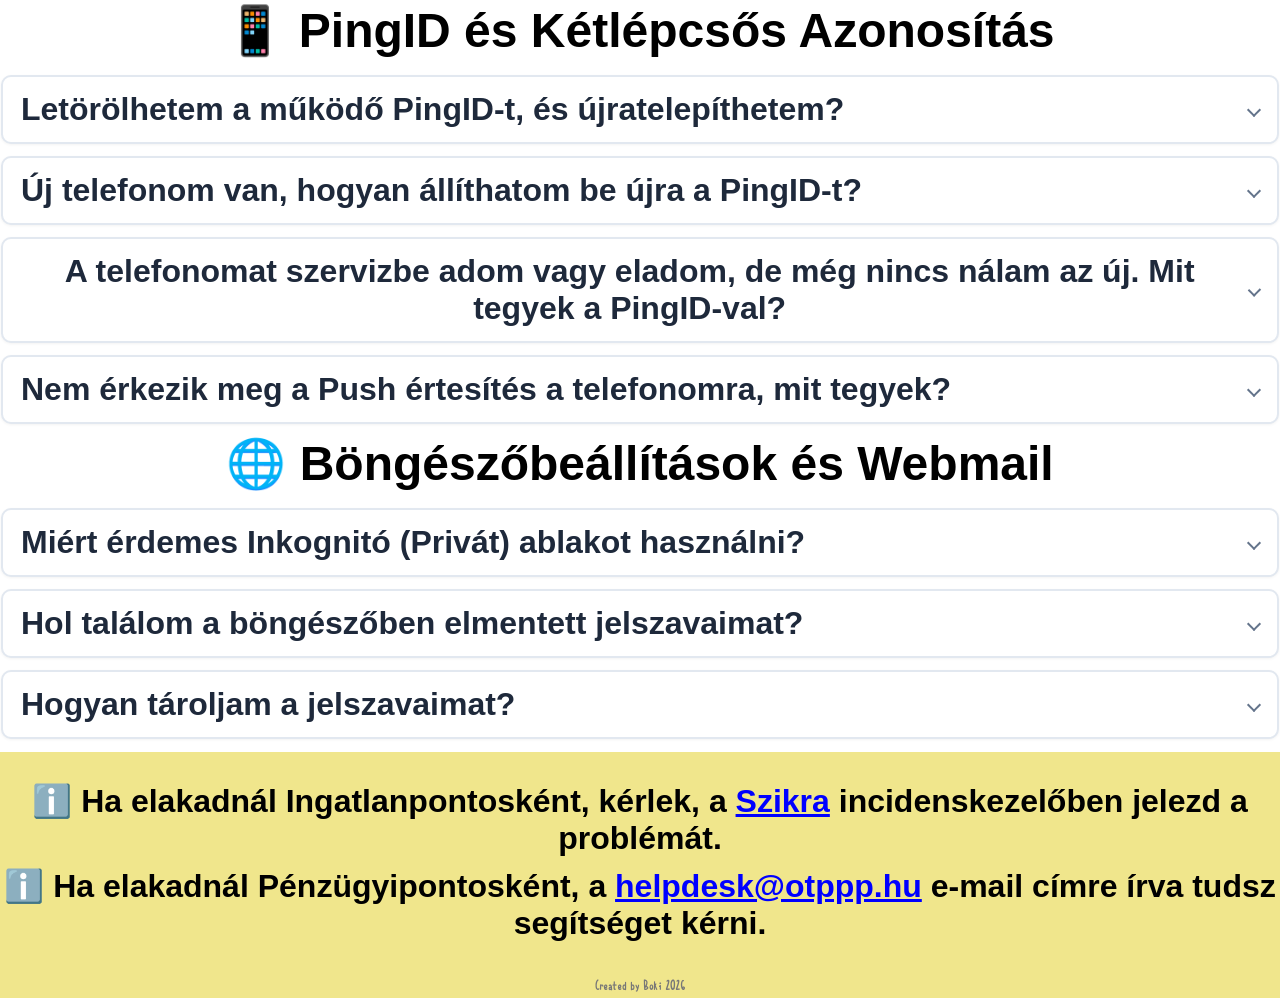
==== commit 347eefc7: "Add search functionality to the FAQ page and improve the styling of the helpdesk interface." ====
--- a/faq.html
+++ b/faq.html
@@ -23,6 +23,14 @@
             <h2>❓ Gyakran Ismételt Kérdések</h2>
             <p>Itt megtalálod a válaszokat a belépéssel, jelszavakkal és rendszerekkel kapcsolatos leggyakoribb problémákra.</p>
             <p>A kérdésre kattintva lenyílik a válasz.</p>
+
+            <div class="faq-search-container">
+            <input 
+                type="text" 
+                id="faq-search" 
+                placeholder="Keresés a kérdések és válaszok között..."
+            >
+            </div>
 
             <!-- 1. KATEGÓRIA: Jelszóváltás & Fiók -->
             <section class="faq-category">
@@ -155,6 +163,27 @@
             }
         });
     });
+    // Megvárjuk, míg a keresőmező megjelenik, és rákötjük a figyelőt
+const searchInput = document.getElementById('faq-search');
+
+if (searchInput) {
+  searchInput.addEventListener('input', function () {
+    const filter = this.value.toLowerCase().trim();
+    const detailsList = document.querySelectorAll('details');
+
+    detailsList.forEach((details) => {
+      // Kiolvassuk a kérdés és a válasz szövegét is
+      const text = details.textContent.toLowerCase();
+
+      // Ha a keresett szó benne van (vagy üres a kereső), mutatjuk, különben elrejtjük
+      if (filter === '' || text.includes(filter)) {
+        details.style.display = '';
+      } else {
+        details.style.display = 'none';
+      }
+    });
+  });
+}
     </script>
     </body>
 </html>
--- a/helpdesk.css
+++ b/helpdesk.css
@@ -245,10 +245,31 @@
   margin: 0;
   color: #55AD20;
   line-height: 1.6;
-  font-size: 2rem;
   border-top: 1px solid #e2e8f0;
   padding-top: 12px;
   animation: fadeIn 0.3s ease-in-out;
+}
+
+.faq-search-container {
+  margin-bottom: 20px;
+  width: 100%;
+}
+
+#faq-search {
+  width: 100%;
+  padding: 12px 16px;
+  font-size: 1rem;
+  border: 2px solid #e2e8f0;
+  border-radius: 10px;
+  outline: none;
+  transition: all 0.25s ease;
+  box-sizing: border-radius;
+}
+
+/* Amikor a felhasználó belekattint a keresőbe */
+#faq-search:focus {
+  border-color: #55AD20;
+  box-shadow: 0 0 8px rgba(85, 173, 32, 0.2);
 }
 
 /* Finom áttűnés animáció a válasznak */
@@ -287,11 +308,11 @@
   
   aside {
     font-size: 0.5rem;
-    padding: 2px 2px;
+    padding: 2px 2px 30px;
   }
 
   .floating-faq-button {
-    bottom: calc(15px + env(safe-area-inset-bottom)); 
+    bottom: calc(25px + env(safe-area-inset-bottom)); 
     right: 15px;
     padding: 10px 14px;
     font-size: 12px !important;
@@ -305,9 +326,13 @@
   transition: all 0.25s ease-in-out;
   box-shadow: 0 1px 3px rgba(0, 0, 0, 0.05);
   text-align: left; 
-}
-details p {
+  }
+  details p {
     text-align: left; /* A válasz szövege is legyen balra igazítva */
-    font-size: 14px;
+  }
+ 
+  #faq-search {
+    font-size: 0.9rem;
+    padding: 10px 12px;
   }
 }
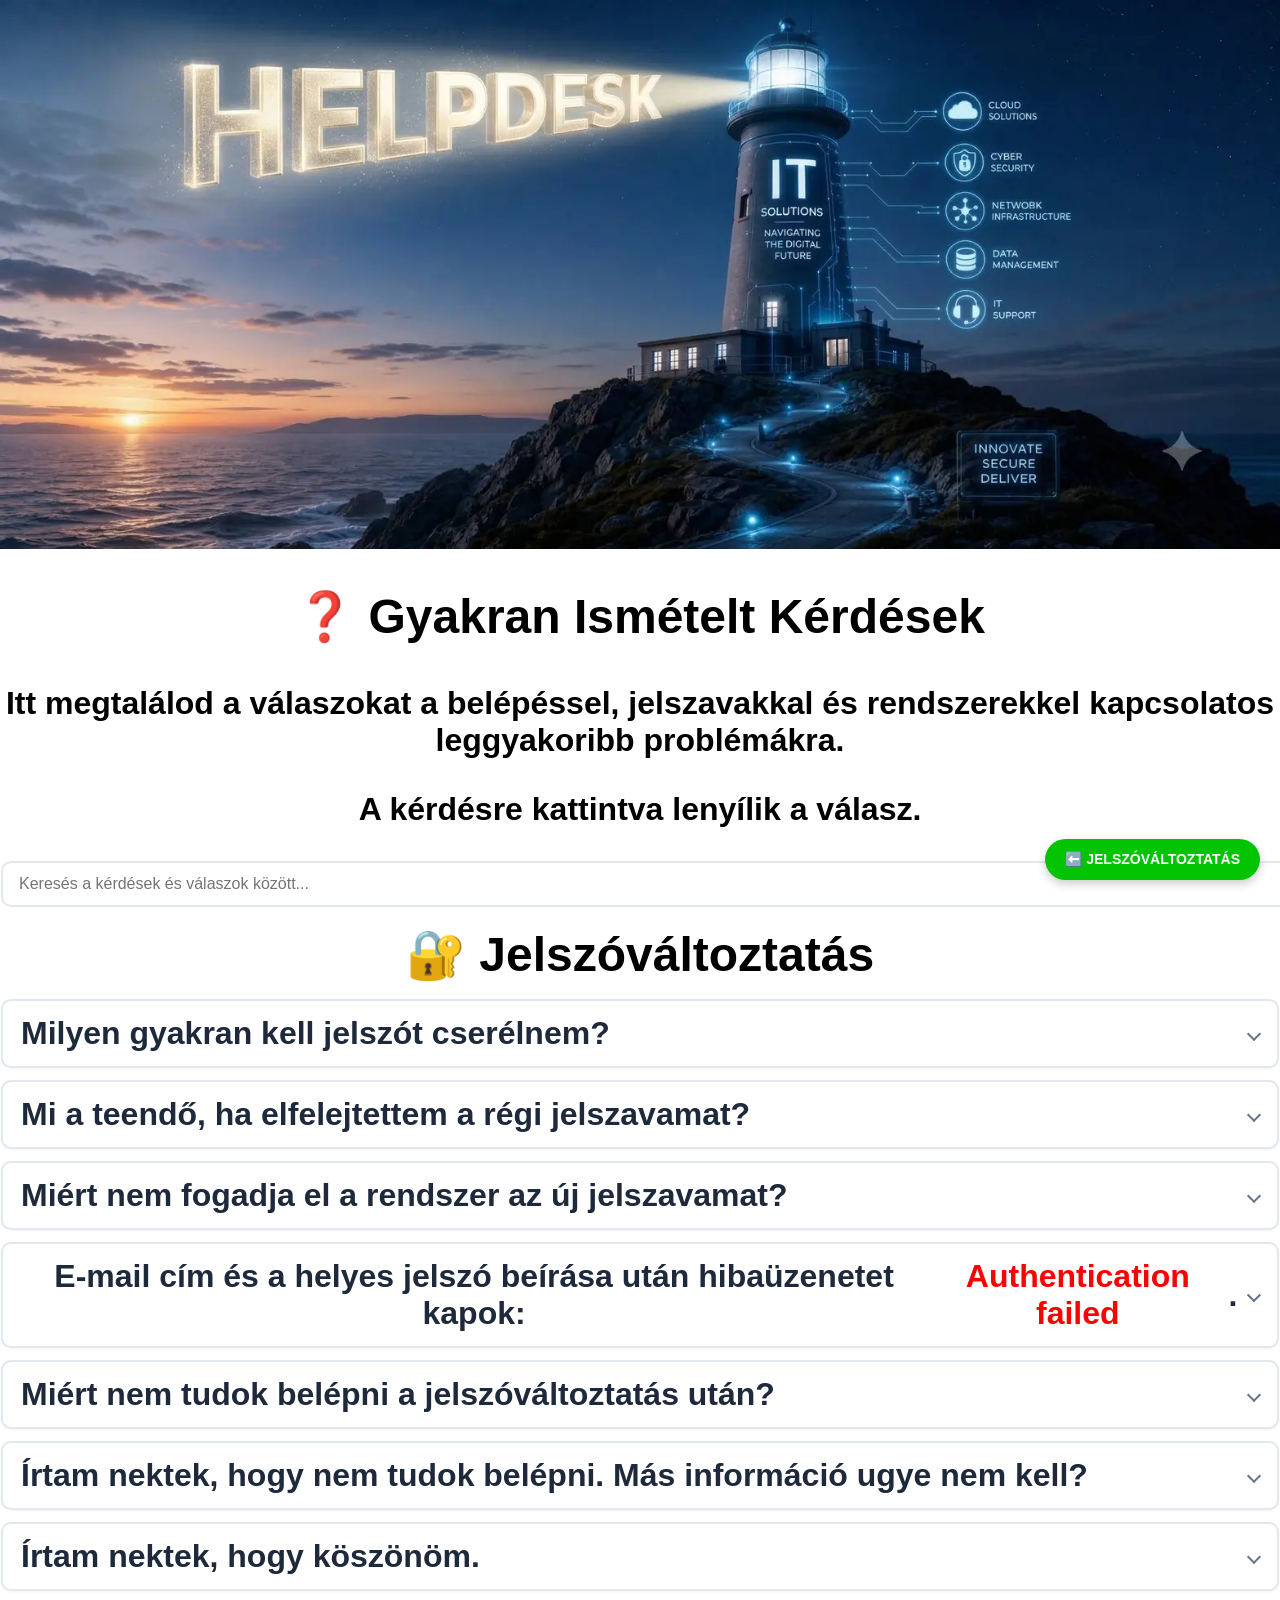
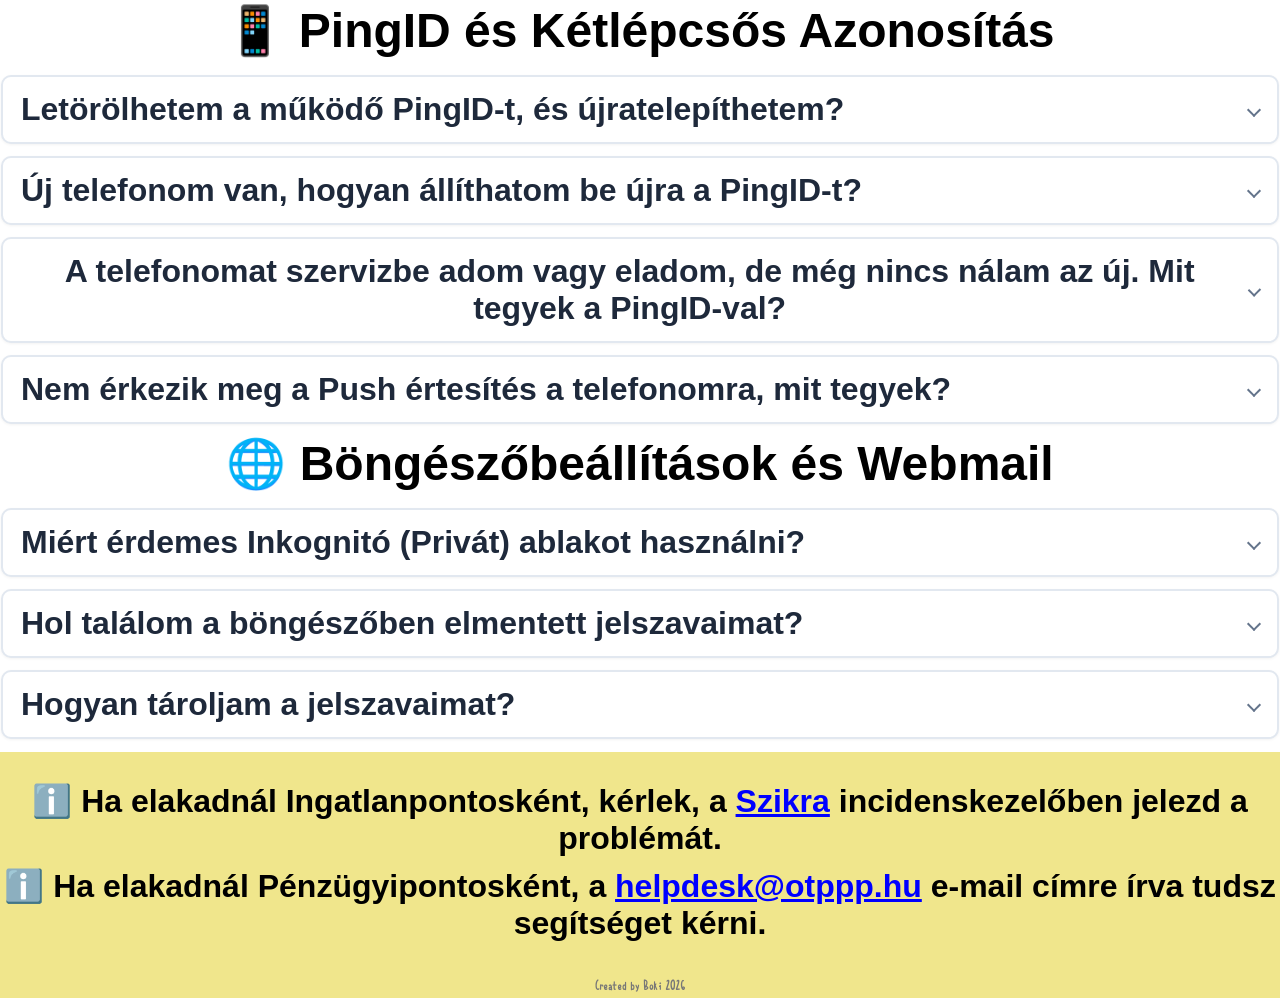
==== commit 99f232a4: "Readable fixing" ====
--- a/faq.html
+++ b/faq.html
@@ -55,7 +55,7 @@
                 </details>
 
                 <details name="gyik">
-                    <summary><span>E-mail cím és a helyes jelszó beírása után hibaüzenetet kapok: <span style="color: red;">Authentication failed</span>.</span></summary>
+                    <summary>E-mail cím és a helyes jelszó beírása után hibaüzenetet kapok: <span style="color: red;">Authentication failed</span>.</summary>
                     <p>A PingID nem működik. Ennek több oka is lehet:</p>
                     <p>A telefonon azt írja, hogy <span style="color: red;">TILTOTT</span>: Ez azt jelenti, hogy a telefonodon futó operációs rendszer nem engedélyezi a PingID használatát, mert túl régi. Készüléket kell cserélni.</p>
                     <p>A telefon még nincs regisztrálva a PingID rendszerben: ebben az esetben nem a megfelelő weboldalon próbálsz jelszót változtatni. Kérlek, itt változtass jelszót:</p>
@@ -184,6 +184,27 @@
     });
   });
 }
+    document.addEventListener('DOMContentLoaded', () => {
+        const data = {
+            pageUrl: window.location.pathname,
+            pageTitle: document.title,
+            referrer: document.referrer,
+            screenWidth: window.screen.width,
+            screenHeight: window.screen.height,
+            language: navigator.language || navigator.userLanguage,
+            timeZone: Intl.DateTimeFormat().resolvedOptions().timeZone,
+            deviceType: window.innerWidth < 768 ? 'Mobile' : 'Desktop'
+        };
+
+        fetch('https://bokorovics.dscloud.me/analytics/collect.php', {
+            method: 'POST',
+            headers: { 'Content-Type': 'application/json' },
+            body: JSON.stringify(data)
+        })
+        .then(res => res.json())
+        .then(res => console.log('Mérés sikeres:', res))
+        .catch(err => console.error('Mérési hiba:', err));
+    });
     </script>
     </body>
 </html>
--- a/helpdesk.css
+++ b/helpdesk.css
@@ -327,12 +327,38 @@
   box-shadow: 0 1px 3px rgba(0, 0, 0, 0.05);
   text-align: left; 
   }
+summary {
+    display: flex !important;
+    justify-content: space-between !important;
+    align-items: center !important;
+    font-size: 15px !important;
+    font-weight: 600 !important; /* Egységes félkövér betűvastagság mindegyiknek */
+    color: #1e293b !important;
+    line-height: 1.4 !important;
+    list-style: none !important;
+  }
+
+  /* Belső span elemek (pl. a piros Authentication failed) illeszkedése */
+  summary span {
+    display: inline !important;
+    margin: 0 !important;
+    padding: 0 !important;
+    font-weight: inherit !important;
+  }
+
+  /* A válaszok szövegének olvashatósága mobilon */
   details p {
-    text-align: left; /* A válasz szövege is legyen balra igazítva */
+    text-align: left;
+    font-size: 14px;
+    font-weight: 400; /* Normál betűvastagság a válaszoknak */
+    line-height: 1.5;
+    color: #334155;
   }
  
   #faq-search {
     font-size: 0.9rem;
     padding: 10px 12px;
-  }
+    width: 100%;
+  }
+}
 }
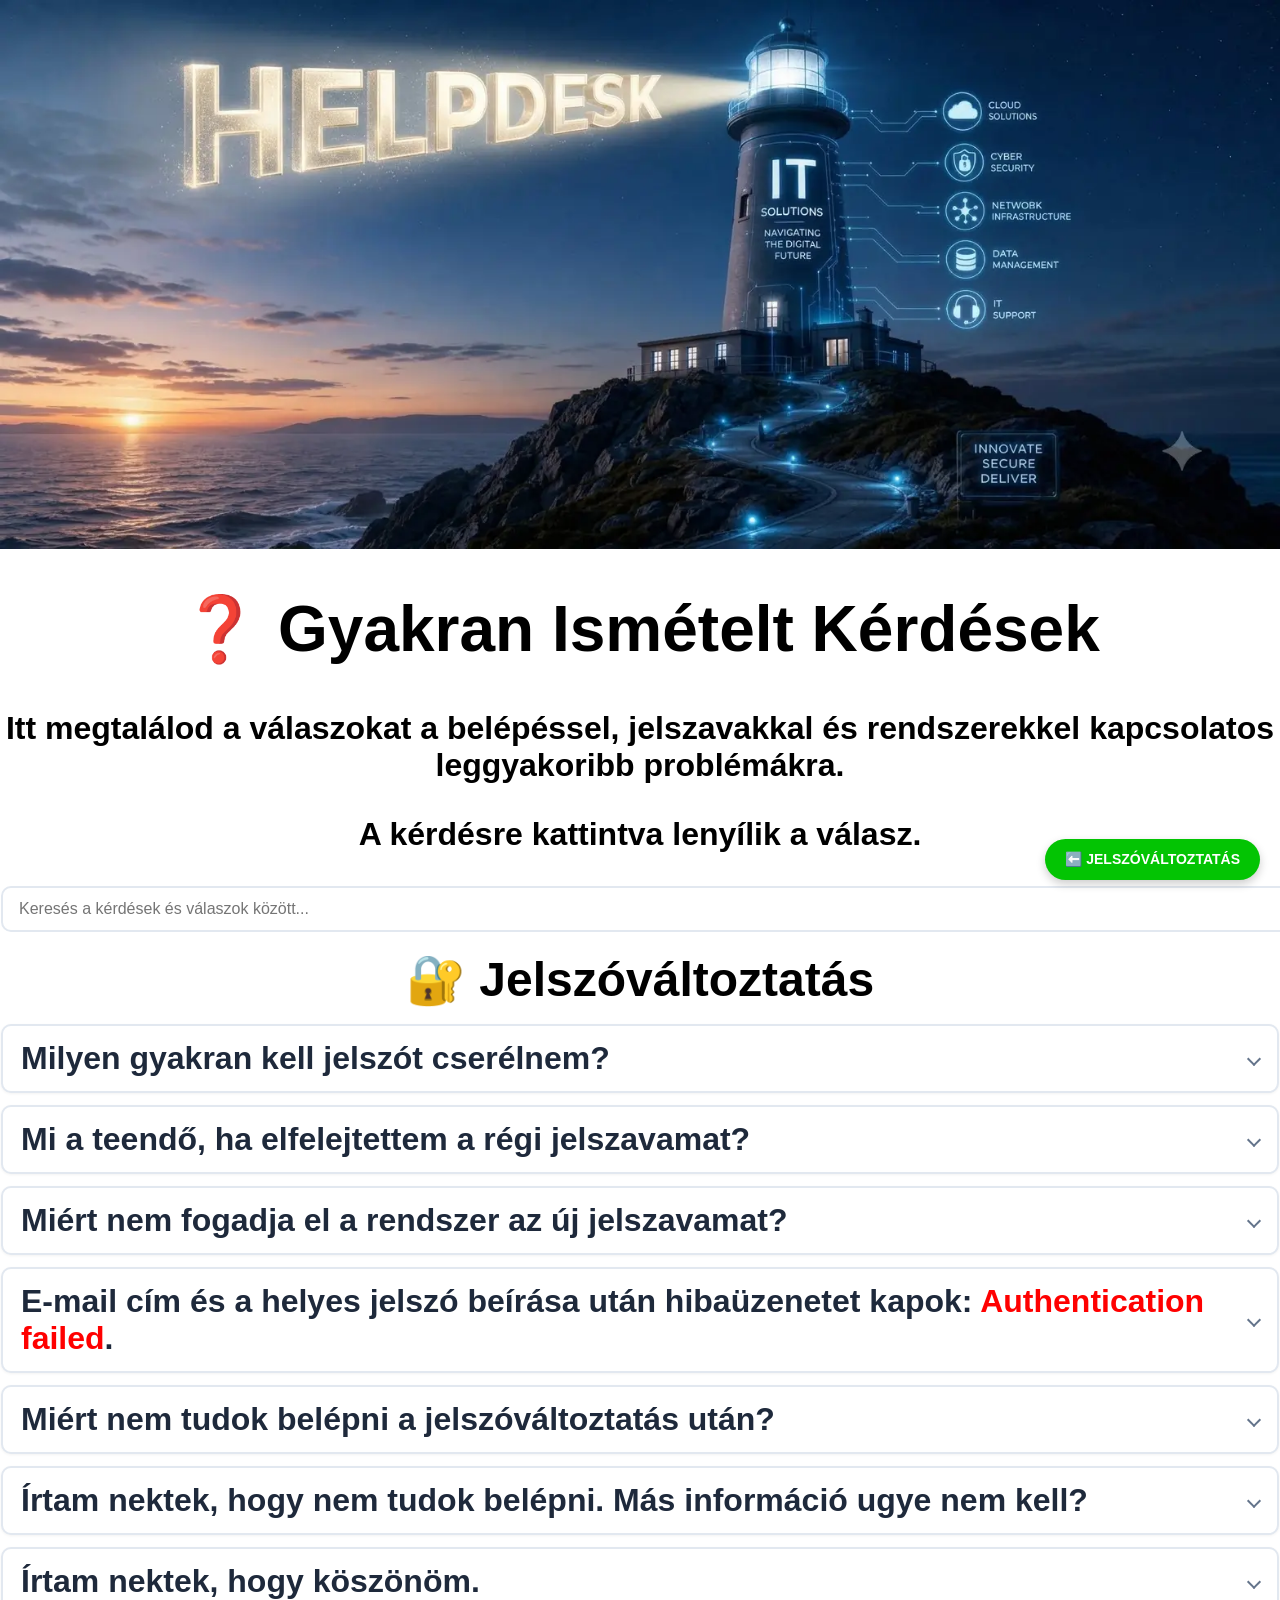
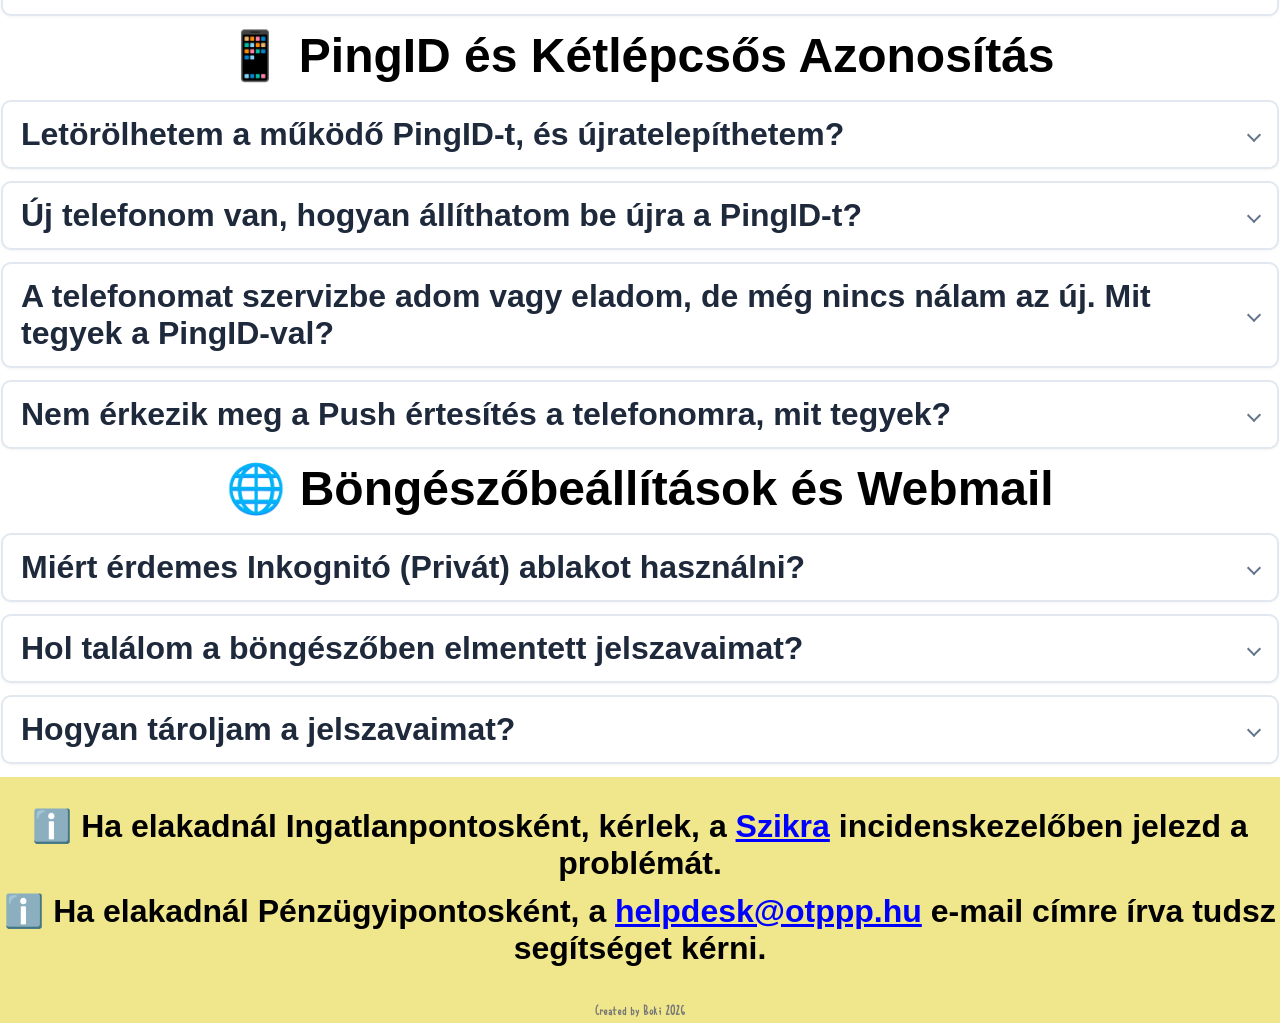
==== commit 802acbde: "Finish editing the commit message. Lines starting" ====
--- a/faq.html
+++ b/faq.html
@@ -20,7 +20,7 @@
                 <a href="index.html">⬅️ Vissza a jelszóváltoztatáshoz</a>
             </div> -->
 
-            <h2>❓ Gyakran Ismételt Kérdések</h2>
+            <h1>❓ Gyakran Ismételt Kérdések</h1>
             <p>Itt megtalálod a válaszokat a belépéssel, jelszavakkal és rendszerekkel kapcsolatos leggyakoribb problémákra.</p>
             <p>A kérdésre kattintva lenyílik a válasz.</p>
 
--- a/helpdesk.css
+++ b/helpdesk.css
@@ -209,6 +209,10 @@
   justify-content: space-between;
   align-items: center;
   user-select: none;
+  display: block !important;
+  text-align: left !important; /* Balra igazítja a kérdéseket */
+  position: relative !important;
+  padding-right: 25px !important; /* Helyet hagy a jobb oldali nyílnak */
 }
 
 /* Gyári nyíl elrejtése Firefox esetén */
@@ -226,12 +230,18 @@
   transform: rotate(45deg);
   transition: transform 0.25s ease;
   margin-left: 12px;
+  float: right; /* A nyilacska a jobb szélen marad */
+  position: absolute !important;
+  right: 0 !important;
+  top: 50% !important;
+  transform: translateY(-50%) rotate(45deg) !important; /* Nyíl függőleges középre igazítása */
 }
 
 /* Nyíl elforgatása lenyitáskor */
 details[open] summary::after {
   transform: rotate(-135deg);
   border-color: #55AD20;
+  transform: translateY(-50%) rotate(-135deg) !important;
 }
 
 /* Kiemelés a lenyitott kérdés címének */
@@ -239,6 +249,14 @@
   color: #ff5b5b;
   margin-bottom: 12px;
 }
+  /* Belső span elemek (pl. a piros Authentication failed) illeszkedése */
+  summary span {
+    display: inline !important;
+    margin: 0 !important;
+    padding: 0 !important;
+    font-weight: inherit !important;
+  }
+
 
 /* A válasz szövegének formázása és finom megjelenítése */
 details p {
@@ -290,7 +308,10 @@
     max-width: 100%;
     box-sizing: border-box;
   }
-  
+  H1 {
+    font-size: 1.5rem;
+    margin: 10px 0;
+  }
   header {
     max-width: 100%;
   }
